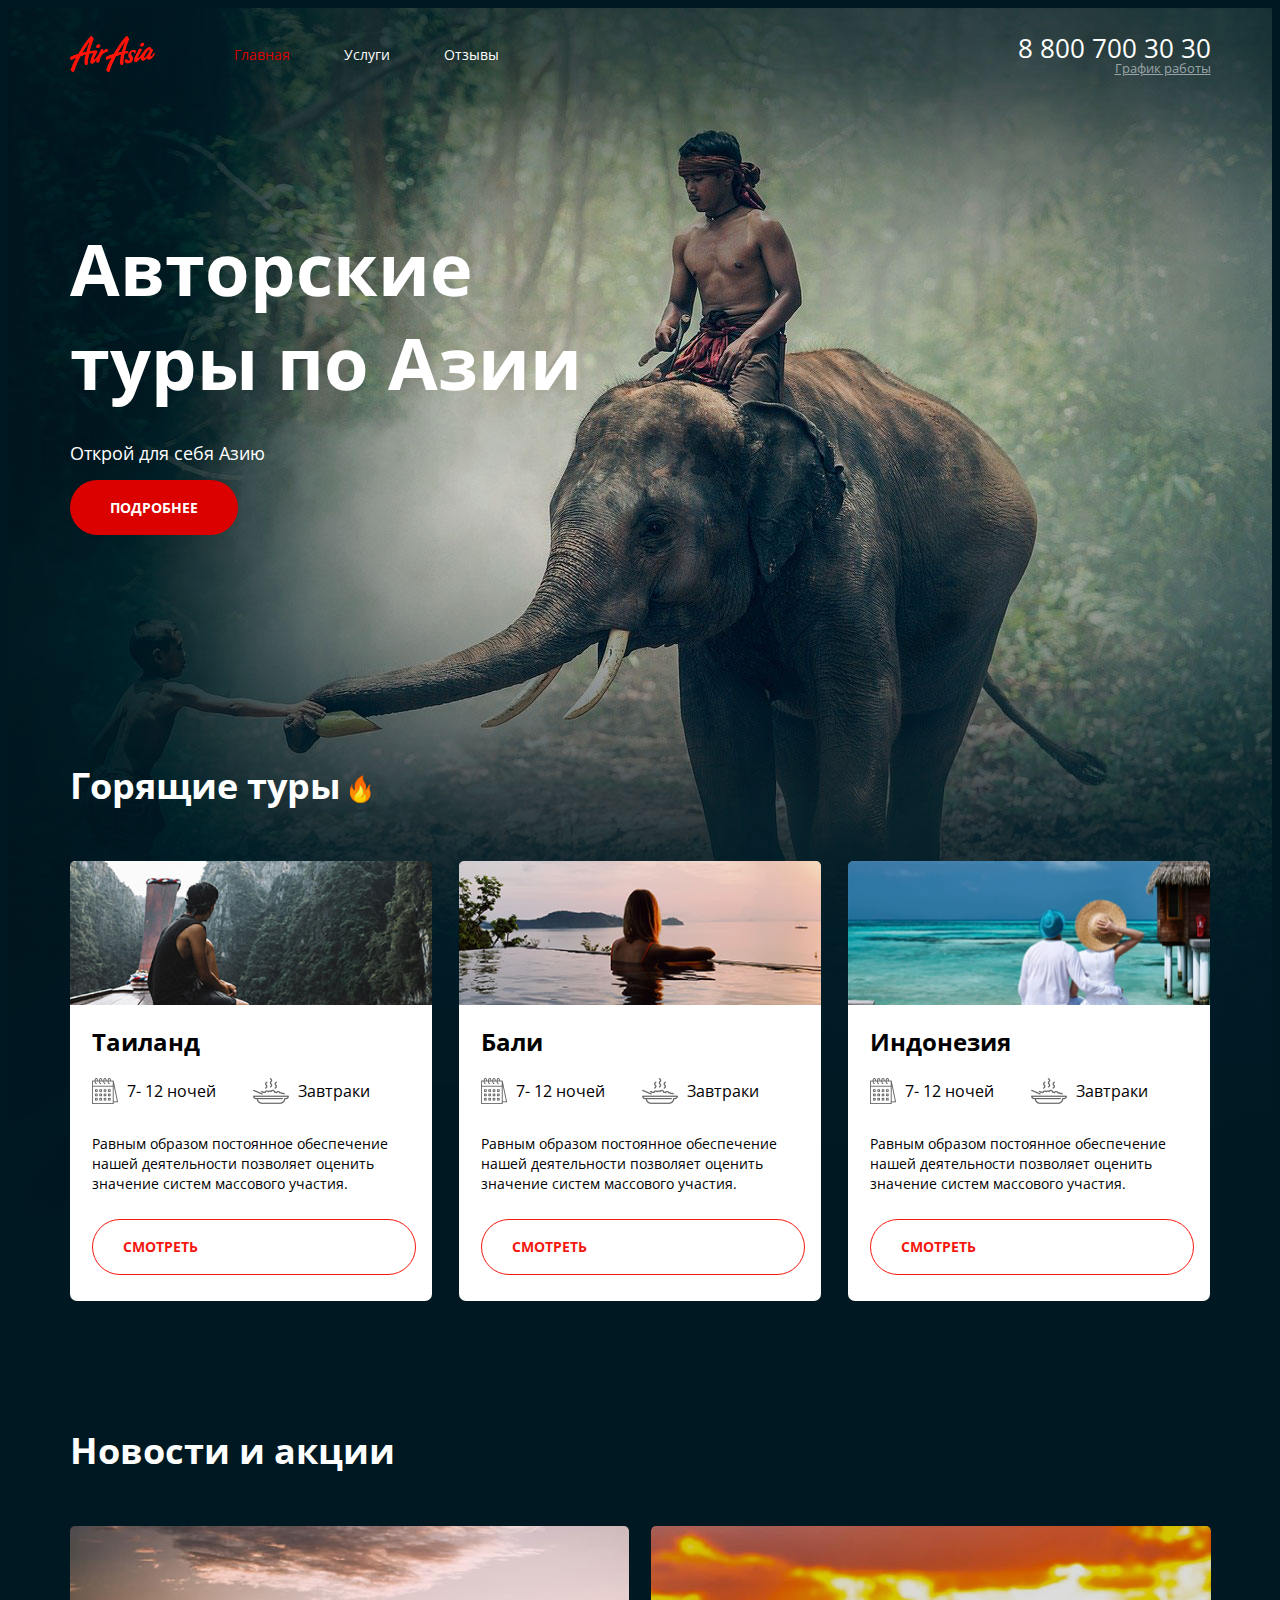
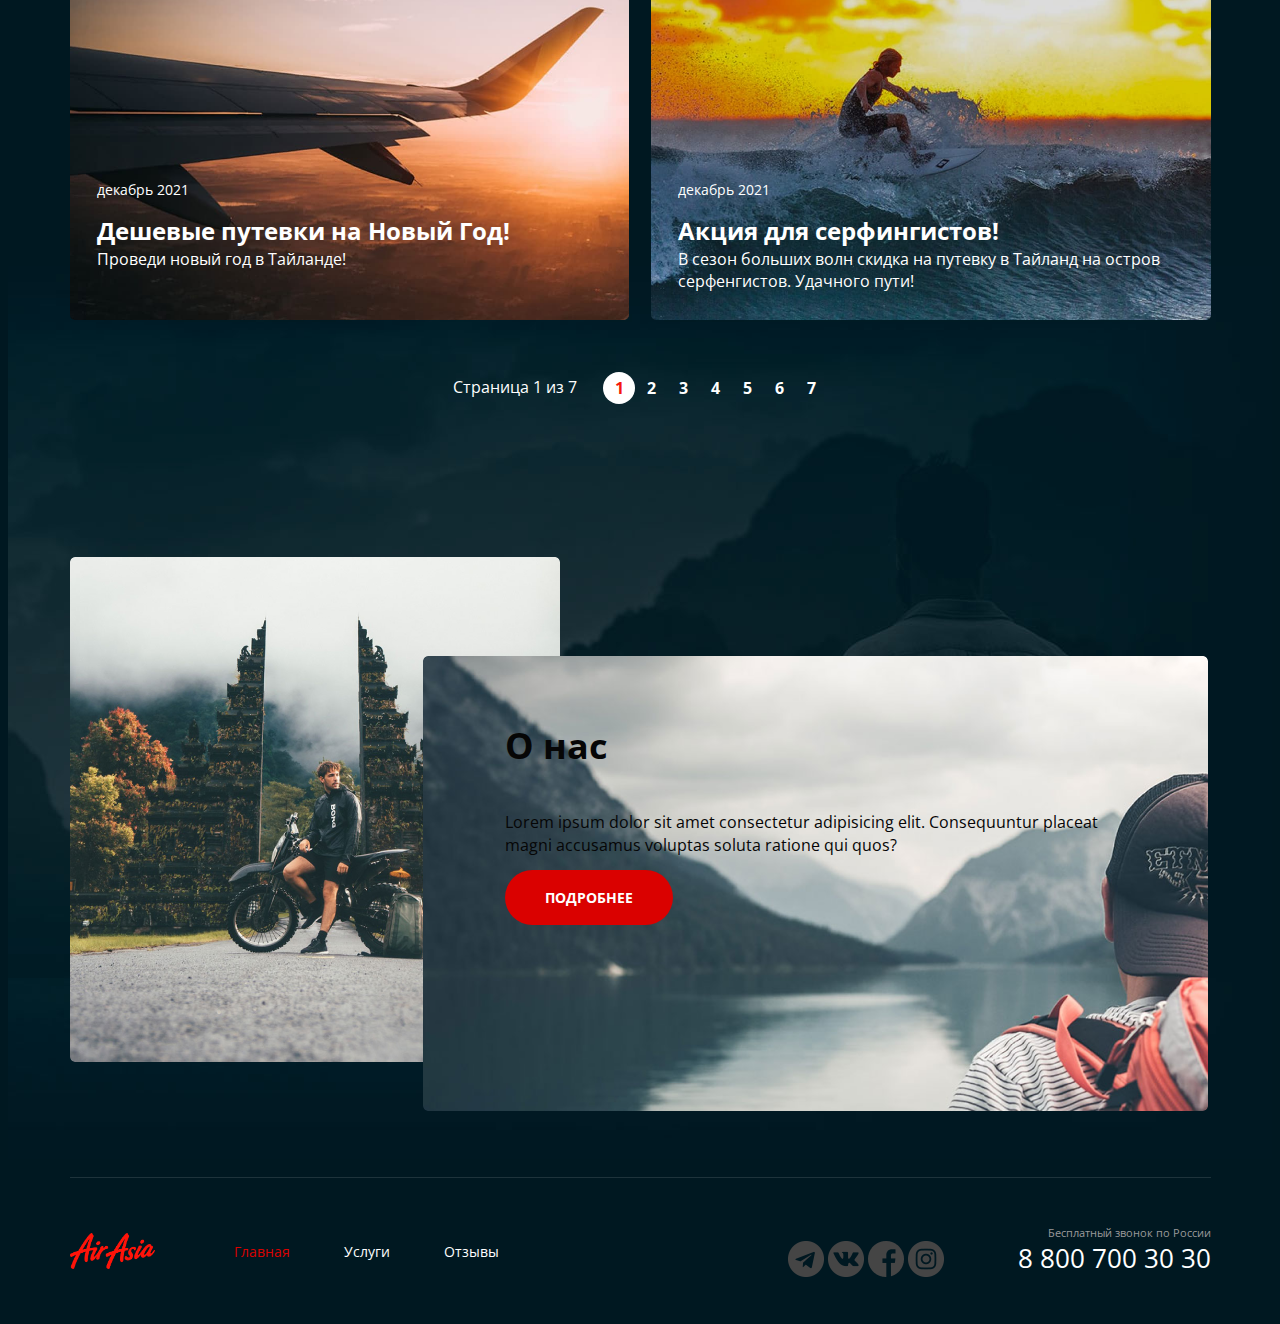
==== index.html @ 9c0e14fd "Add files via upload" ====
<!DOCTYPE html>
<html lang="ru">
<head>
    <meta charset="UTF-8">
    <meta http-equiv="X-UA-Compatible" content="IE=edge">
    <meta name="viewport" content="width=1200, initial-scale=1.0">
    <title>Air-asia | Главная</title>
    <link rel="stylesheet" href="https://necolas.github.io/normalize.css/8.0.1/normalize.css">
    <link href="https://fonts.googleapis.com/css2?family=Open+Sans:ital,wght@0,400;0,700;1,400&display=swap"
        rel="stylesheet">
    <link rel="stylesheet" href="main.css">
</head>
<body>
    <div class="wrapper main-page-wrapper">
        <main class="main__content">
            <section class="hero">
                <div class="container hero__container">
                    <header class="header">
                        <div class="header__column">
                            <a href="#" class="logo-main">
                                <img src="img/content/logos/logo.png" class="logo-main__pic">
                            </a>
                            <nav class="general-menu">
                                <ul class="general-menu__list">
                                    <li class="general-menu__item general-menu__item--active">
                                        <a href="index.html" class="general-menu__link">Главная</a>
                                    </li>
                                    <li class="general-menu__item">
                                        <a href="services.html" class="general-menu__link">Услуги</a>
                                    </li>
                                    <li class="general-menu__item">
                                        <a href="reviews.html" class="general-menu__link">Отзывы</a>
                                    </li>
                                </ul>
                            </nav>
                        </div>
                        <div class="header__column header__column--align--right">
                            <address class="contacts">
                                <a href="tel: +78007003030" class="contacts__phone">8 800 700 30 30</a>
                                <div class="contacts__dropdown">
                                    <div class="contacts__dropdown-title">График работы</div>
                                    <!--<div class="contacts__dropdown-desc">
                                        пн-вс: 09:00 - 20:00
                                    </div>
                                    <div class="contacts__dropdown-desc">
                                        обед: 14:00 - 14:30
                                    </div>-->
                                </div>
                            </address>
                        </div>
                    </header>
                    <div class="hero__content">
                        <h1 class="hero__title">Авторские туры по Азии</h1>
                        <p class="hero__text">Открой для себя Азию</p>
                        <a href="#" class="button">подробнее</a>
                    </div>
                </div>
            </section>
            <section class="tours">
                <div class="container">
                    <h2 class="tours__title tours__title_icon_flame">
                        Горящие туры
                        <img src="img/content/logos/flame.png" alt="" class="tours__title-pic">
                    </h2>
                    <ul class="tours__list">
                        <li class="tours__item tour">
                            <div class="tour__header">
                                <img src="img/content/tours/river.png" alt="" class="tours__item-pic">
                            </div>
                            <div class="tour__card">
                                <h3 class="tour__subtitle">Таиланд</h3>
                                <div class="tour__features">
                                    <span class="tour__feature icon icon_type_calendar">7- 12 ночей</span>
                                    <span class="tour__feature icon icon_type_meal">Завтраки</span>
                                </div>
                                <p class="tour__text">
                                    Равным образом постоянное обеспечение нашей деятельности позволяет оценить значение
                                    систем массового участия.
                                </p>
                                <a href="#" class="button button_type_secondary tour__button">смотреть</a>
                            </div>
                        </li>
                        <li class="tours__item tour">
                            <div class="tour__header">
                                <img src="img/content/tours/pool.jpg" alt="" class="tours__item-pic">
                            </div>
                            <div class="tour__card">
                                <h3 class="tour__subtitle">Бали</h3>
                                <div class="tour__features">
                                    <span class="tour__feature icon icon_type_calendar">7- 12 ночей</span>
                                    <span class="tour__feature icon icon_type_meal">Завтраки</span>
                                </div>
                                <p class="tour__text">
                                    Равным образом постоянное обеспечение нашей деятельности позволяет оценить значение
                                    систем массового участия.
                                </p>
                                <a href="#" class="button button_type_secondary tour__button">смотреть</a>
                            </div>
                        </li>
                        <li class="tours__item tour">
                            <div class="tour__header">
                                <img src="img/content/tours/ocean.jpg" alt="" class="tours__item-pic">
                            </div>
                            <div class="tour__card">
                                <h3 class="tour__subtitle">Индонезия</h3>
                                <div class="tour__features">
                                    <span class="tour__feature icon icon_type_calendar">7- 12 ночей</span>
                                    <span class="tour__feature icon icon_type_meal">Завтраки</span>
                                </div>
                                <p class="tour__text">
                                    Равным образом постоянное обеспечение нашей деятельности позволяет оценить значение
                                    систем массового участия.
                                </p>
                                <a href="#" class="button button_type_secondary tour__button">смотреть</a>
                            </div>
                        </li>
                    </ul>
                </div>
            </section>
            <section class="news">
                <div class="container news__container">
                    <h2 class="news__title">Новости и акции</h2>
                    <ul class="news__list">
                        <li class="news__item news-column news__item--type-trip">
                            <a href="#" class="news__link">
                                <img src="img/content/news/trip.jpg" alt="" class="news__pic">
                                <div class="news-column__text-content">
                                    <div class="news-column__date">Декабрь 2021</div>
                                    <h3 class="news-column__subtitle">Дешевые путевки на Новый Год!</h3>
                                    <div class="news-column__text">Проведи новый год в Тайланде!</div>
                                </div>
                            </a>
                        </li>
                        <li class="news__item news-column news__item--type-surfing">
                            <a href="#" class="news__link">
                                <img src="img/content/news/surfing.jpg" alt="" class="news__pic">
                                <div class="news-column__text-content">
                                    <div class="news-column__date">Декабрь 2021</div>
                                    <h3 class="news-column__subtitle">Акция для серфингистов!</h3>
                                    <div class="news-column__text">
                                        В сезон больших волн скидка на путевку в Тайланд на остров
                                        серфенгистов. Удачного пути!
                                    </div>
                                </div>
                            </a>
                        </li>
                    </ul>
                    <div class="paginator">
                        <div class="paginator__display">Страница 1 из 7</div>
                        <ul class="paginator__list">
                            <li class="paginator__item paginator__item--active">
                                <a href="#" class="paginator__link">1</a>
                            </li>
                            <li class="paginator__item">
                                <a href="#" class="paginator__link">2</a>
                            </li>
                            <li class="paginator__item">
                                <a href="#" class="paginator__link">3</a>
                            </li>
                            <li class="paginator__item">
                                <a href="#" class="paginator__link">4</a>
                            </li>
                            <li class="paginator__item">
                                <a href="#" class="paginator__link">5</a>
                            </li>
                            <li class="paginator__item">
                                <a href="#" class="paginator__link">6</a>
                            </li>
                            <li class="paginator__item">
                                <a href="#" class="paginator__link">7</a>
                            </li>
                        </ul>
                    </div>
                </div>
            </section>
            <section class="about">
                <div class="container about__container">
                    <div class="about__desc">
                        <h2 class="about__title">О нас</h2>
                        <div class="about__text">
                            Lorem ipsum dolor sit amet consectetur adipisicing elit. Consequuntur placeat magni
                            accusamus voluptas soluta ratione qui quos?
                        </div>
                        <a href="#" class="button about_button">подробнее</a>
                    </div>
                </div>
            </section>
        </main>
        <footer class="main-footer">
            <div class="container footer-container__content">
                <div class="footer footer-container__indent">
                    <div class="footer-column">
                        <a href="#" class="logo-main">
                            <img src="img/content/logos/logo.png" class="logo-main__pic">
                        </a>
                        <nav class="general-menu">
                            <ul class="menu__list">
                                <li class="general-menu__item general-menu__item--active">
                                    <a href="index.html" class="general-menu__link">Главная</a>
                                </li>
                                <li class="general-menu__item">
                                    <a href="services.html" class="general-menu__link">Услуги</a>
                                </li>
                                <li class="general-menu__item">
                                    <a href="#" class="general-menu__link">Отзывы</a>
                                </li>
                            </ul>
                        </nav>
                    </div>
                    <div class="footer-column--align--right">
                        <ul class="footer-socials">
                            <li class="footer-socials__item  footer-socials--icon--telegram">
                                <a href="https://web.telegram.org" target="_blank" class="footer-socials__link"></a>
                            </li>
                            <li class="footer-socials__item  footer-socials--icon--vk">
                                <a href="https://vk.com" target="_blank" class="footer-socials__link"></a>
                            </li>
                            <li class="footer-socials__item  footer-socials--icon--facebook">
                                <a href="https://facebook.com" target="_blank" class="footer-socials__link"></a>
                            </li>
                            <li class="footer-socials__item  footer-socials--icon--insta">
                                <a href="https://www.instagram.com/?hl=ru" target="_blank"
                                    class="footer-socials__link"></a>
                            </li>
                        </ul>
                        <address class="contacts">
                            <div class="contacts__desc">Бесплатный звонок по России</div>
                            <a href="tel: +78007003030" class="contacts__phone">8 800 700 30 30</a>
                        </address>
                    </div>
                </div>
            </div>
        </footer>
    </div>
</body>
</html>
---- main.css ----
@import url(/CSS/layout/base.css);
@import url(/CSS/blocks/about.css);
@import url(/CSS/blocks/breadcrumps.css);
@import url(/CSS/blocks/button.css);
@import url(/CSS/blocks/contacts.css);
@import url(/CSS/blocks/footer.css);
@import url(/CSS/blocks/general-menu.css);
@import url(/CSS/blocks/header.css);
@import url(/CSS/blocks/hero.css);
@import url(/CSS/blocks/icon.css);
@import url(/CSS/blocks/logo.css);
@import url(/CSS/blocks/news.css);
@import url(/CSS/blocks/page-title.css);
@import url(/CSS/blocks/paginator.css);
@import url(/CSS/blocks/partners.css);
@import url(/CSS/blocks/service-content.css);
@import url(/CSS/blocks/top.css);
@import url(/CSS/blocks/tours.css);
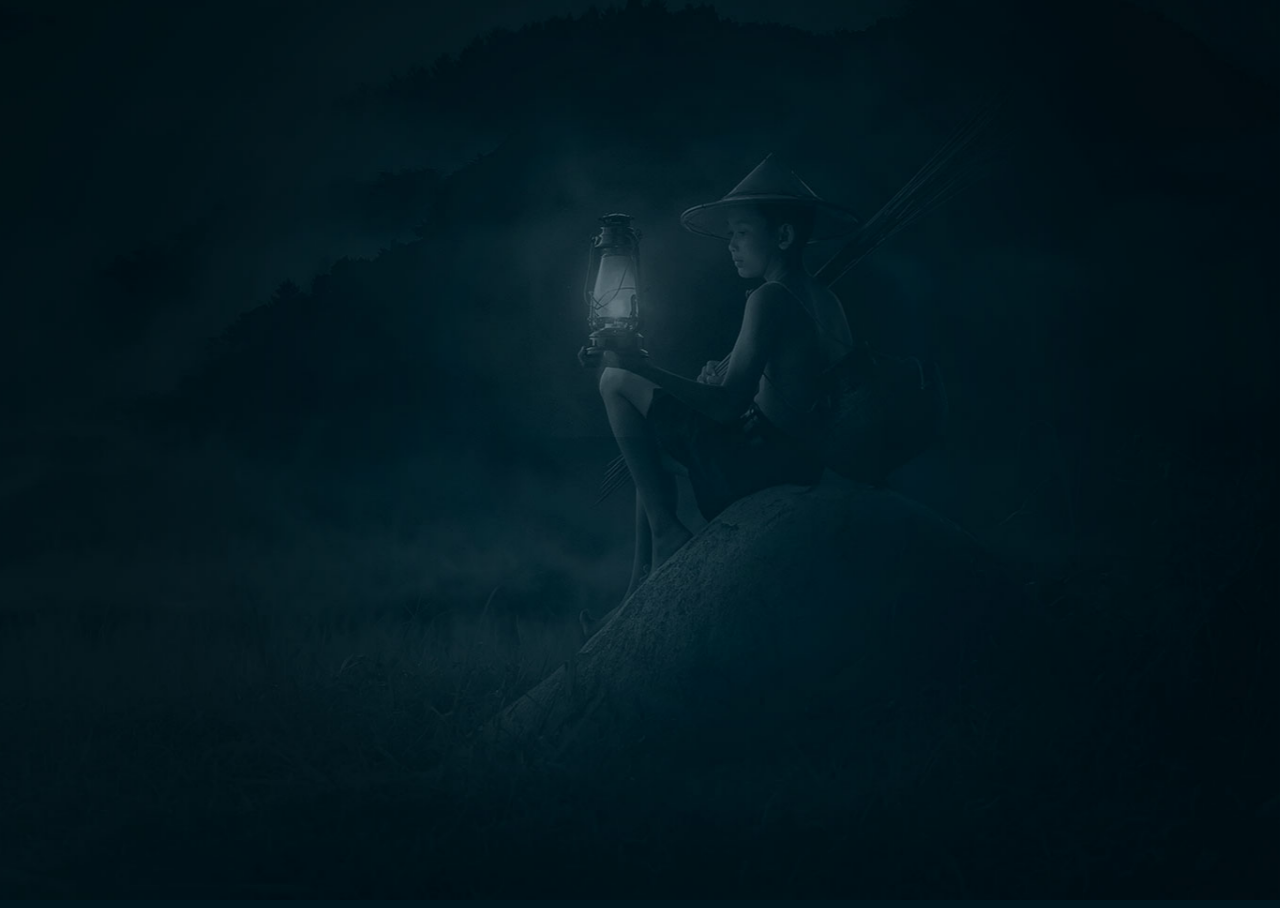
==== commit 41f97f02: "Add files via upload" ====
--- a/index.html
+++ b/index.html
@@ -1,236 +1,26 @@
 <!DOCTYPE html>
 <html lang="ru">
+
 <head>
     <meta charset="UTF-8">
     <meta http-equiv="X-UA-Compatible" content="IE=edge">
     <meta name="viewport" content="width=1200, initial-scale=1.0">
-    <title>Air-asia | Главная</title>
+    <title>Air-asia | Приветственная страница</title>
     <link rel="stylesheet" href="https://necolas.github.io/normalize.css/8.0.1/normalize.css">
     <link href="https://fonts.googleapis.com/css2?family=Open+Sans:ital,wght@0,400;0,700;1,400&display=swap"
         rel="stylesheet">
     <link rel="stylesheet" href="main.css">
 </head>
 <body>
-    <div class="wrapper main-page-wrapper">
-        <main class="main__content">
-            <section class="hero">
-                <div class="container hero__container">
-                    <header class="header">
-                        <div class="header__column">
-                            <a href="#" class="logo-main">
-                                <img src="img/content/logos/logo.png" class="logo-main__pic">
-                            </a>
-                            <nav class="general-menu">
-                                <ul class="general-menu__list">
-                                    <li class="general-menu__item general-menu__item--active">
-                                        <a href="index.html" class="general-menu__link">Главная</a>
-                                    </li>
-                                    <li class="general-menu__item">
-                                        <a href="services.html" class="general-menu__link">Услуги</a>
-                                    </li>
-                                    <li class="general-menu__item">
-                                        <a href="reviews.html" class="general-menu__link">Отзывы</a>
-                                    </li>
-                                </ul>
-                            </nav>
-                        </div>
-                        <div class="header__column header__column--align--right">
-                            <address class="contacts">
-                                <a href="tel: +78007003030" class="contacts__phone">8 800 700 30 30</a>
-                                <div class="contacts__dropdown">
-                                    <div class="contacts__dropdown-title">График работы</div>
-                                    <!--<div class="contacts__dropdown-desc">
-                                        пн-вс: 09:00 - 20:00
-                                    </div>
-                                    <div class="contacts__dropdown-desc">
-                                        обед: 14:00 - 14:30
-                                    </div>-->
-                                </div>
-                            </address>
-                        </div>
-                    </header>
-                    <div class="hero__content">
-                        <h1 class="hero__title">Авторские туры по Азии</h1>
-                        <p class="hero__text">Открой для себя Азию</p>
-                        <a href="#" class="button">подробнее</a>
-                    </div>
-                </div>
-            </section>
-            <section class="tours">
-                <div class="container">
-                    <h2 class="tours__title tours__title_icon_flame">
-                        Горящие туры
-                        <img src="img/content/logos/flame.png" alt="" class="tours__title-pic">
-                    </h2>
-                    <ul class="tours__list">
-                        <li class="tours__item tour">
-                            <div class="tour__header">
-                                <img src="img/content/tours/river.png" alt="" class="tours__item-pic">
-                            </div>
-                            <div class="tour__card">
-                                <h3 class="tour__subtitle">Таиланд</h3>
-                                <div class="tour__features">
-                                    <span class="tour__feature icon icon_type_calendar">7- 12 ночей</span>
-                                    <span class="tour__feature icon icon_type_meal">Завтраки</span>
-                                </div>
-                                <p class="tour__text">
-                                    Равным образом постоянное обеспечение нашей деятельности позволяет оценить значение
-                                    систем массового участия.
-                                </p>
-                                <a href="#" class="button button_type_secondary tour__button">смотреть</a>
-                            </div>
-                        </li>
-                        <li class="tours__item tour">
-                            <div class="tour__header">
-                                <img src="img/content/tours/pool.jpg" alt="" class="tours__item-pic">
-                            </div>
-                            <div class="tour__card">
-                                <h3 class="tour__subtitle">Бали</h3>
-                                <div class="tour__features">
-                                    <span class="tour__feature icon icon_type_calendar">7- 12 ночей</span>
-                                    <span class="tour__feature icon icon_type_meal">Завтраки</span>
-                                </div>
-                                <p class="tour__text">
-                                    Равным образом постоянное обеспечение нашей деятельности позволяет оценить значение
-                                    систем массового участия.
-                                </p>
-                                <a href="#" class="button button_type_secondary tour__button">смотреть</a>
-                            </div>
-                        </li>
-                        <li class="tours__item tour">
-                            <div class="tour__header">
-                                <img src="img/content/tours/ocean.jpg" alt="" class="tours__item-pic">
-                            </div>
-                            <div class="tour__card">
-                                <h3 class="tour__subtitle">Индонезия</h3>
-                                <div class="tour__features">
-                                    <span class="tour__feature icon icon_type_calendar">7- 12 ночей</span>
-                                    <span class="tour__feature icon icon_type_meal">Завтраки</span>
-                                </div>
-                                <p class="tour__text">
-                                    Равным образом постоянное обеспечение нашей деятельности позволяет оценить значение
-                                    систем массового участия.
-                                </p>
-                                <a href="#" class="button button_type_secondary tour__button">смотреть</a>
-                            </div>
-                        </li>
-                    </ul>
-                </div>
-            </section>
-            <section class="news">
-                <div class="container news__container">
-                    <h2 class="news__title">Новости и акции</h2>
-                    <ul class="news__list">
-                        <li class="news__item news-column news__item--type-trip">
-                            <a href="#" class="news__link">
-                                <img src="img/content/news/trip.jpg" alt="" class="news__pic">
-                                <div class="news-column__text-content">
-                                    <div class="news-column__date">Декабрь 2021</div>
-                                    <h3 class="news-column__subtitle">Дешевые путевки на Новый Год!</h3>
-                                    <div class="news-column__text">Проведи новый год в Тайланде!</div>
-                                </div>
-                            </a>
-                        </li>
-                        <li class="news__item news-column news__item--type-surfing">
-                            <a href="#" class="news__link">
-                                <img src="img/content/news/surfing.jpg" alt="" class="news__pic">
-                                <div class="news-column__text-content">
-                                    <div class="news-column__date">Декабрь 2021</div>
-                                    <h3 class="news-column__subtitle">Акция для серфингистов!</h3>
-                                    <div class="news-column__text">
-                                        В сезон больших волн скидка на путевку в Тайланд на остров
-                                        серфенгистов. Удачного пути!
-                                    </div>
-                                </div>
-                            </a>
-                        </li>
-                    </ul>
-                    <div class="paginator">
-                        <div class="paginator__display">Страница 1 из 7</div>
-                        <ul class="paginator__list">
-                            <li class="paginator__item paginator__item--active">
-                                <a href="#" class="paginator__link">1</a>
-                            </li>
-                            <li class="paginator__item">
-                                <a href="#" class="paginator__link">2</a>
-                            </li>
-                            <li class="paginator__item">
-                                <a href="#" class="paginator__link">3</a>
-                            </li>
-                            <li class="paginator__item">
-                                <a href="#" class="paginator__link">4</a>
-                            </li>
-                            <li class="paginator__item">
-                                <a href="#" class="paginator__link">5</a>
-                            </li>
-                            <li class="paginator__item">
-                                <a href="#" class="paginator__link">6</a>
-                            </li>
-                            <li class="paginator__item">
-                                <a href="#" class="paginator__link">7</a>
-                            </li>
-                        </ul>
-                    </div>
-                </div>
-            </section>
-            <section class="about">
-                <div class="container about__container">
-                    <div class="about__desc">
-                        <h2 class="about__title">О нас</h2>
-                        <div class="about__text">
-                            Lorem ipsum dolor sit amet consectetur adipisicing elit. Consequuntur placeat magni
-                            accusamus voluptas soluta ratione qui quos?
-                        </div>
-                        <a href="#" class="button about_button">подробнее</a>
-                    </div>
-                </div>
-            </section>
-        </main>
-        <footer class="main-footer">
-            <div class="container footer-container__content">
-                <div class="footer footer-container__indent">
-                    <div class="footer-column">
-                        <a href="#" class="logo-main">
-                            <img src="img/content/logos/logo.png" class="logo-main__pic">
-                        </a>
-                        <nav class="general-menu">
-                            <ul class="menu__list">
-                                <li class="general-menu__item general-menu__item--active">
-                                    <a href="index.html" class="general-menu__link">Главная</a>
-                                </li>
-                                <li class="general-menu__item">
-                                    <a href="services.html" class="general-menu__link">Услуги</a>
-                                </li>
-                                <li class="general-menu__item">
-                                    <a href="#" class="general-menu__link">Отзывы</a>
-                                </li>
-                            </ul>
-                        </nav>
-                    </div>
-                    <div class="footer-column--align--right">
-                        <ul class="footer-socials">
-                            <li class="footer-socials__item  footer-socials--icon--telegram">
-                                <a href="https://web.telegram.org" target="_blank" class="footer-socials__link"></a>
-                            </li>
-                            <li class="footer-socials__item  footer-socials--icon--vk">
-                                <a href="https://vk.com" target="_blank" class="footer-socials__link"></a>
-                            </li>
-                            <li class="footer-socials__item  footer-socials--icon--facebook">
-                                <a href="https://facebook.com" target="_blank" class="footer-socials__link"></a>
-                            </li>
-                            <li class="footer-socials__item  footer-socials--icon--insta">
-                                <a href="https://www.instagram.com/?hl=ru" target="_blank"
-                                    class="footer-socials__link"></a>
-                            </li>
-                        </ul>
-                        <address class="contacts">
-                            <div class="contacts__desc">Бесплатный звонок по России</div>
-                            <a href="tel: +78007003030" class="contacts__phone">8 800 700 30 30</a>
-                        </address>
-                    </div>
-                </div>
+    <div class="welcome">
+        <div class="welcome__container">
+            <div class="centric centric--asia">
+                <img src="/img/content/logos/logo.png" alt="air-asia logo" class="centric__logo">
+                <p class="centric__text">Открой для себя Азию</p>
+                <a href="index.html" class="button">войти</a>
             </div>
-        </footer>
+        </div>
     </div>
 </body>
+
 </html>--- a/main.css
+++ b/main.css
@@ -1,18 +1,49 @@
-@import url(/CSS/layout/base.css);
-@import url(/CSS/blocks/about.css);
-@import url(/CSS/blocks/breadcrumps.css);
-@import url(/CSS/blocks/button.css);
-@import url(/CSS/blocks/contacts.css);
-@import url(/CSS/blocks/footer.css);
-@import url(/CSS/blocks/general-menu.css);
-@import url(/CSS/blocks/header.css);
-@import url(/CSS/blocks/hero.css);
-@import url(/CSS/blocks/icon.css);
-@import url(/CSS/blocks/logo.css);
-@import url(/CSS/blocks/news.css);
-@import url(/CSS/blocks/page-title.css);
-@import url(/CSS/blocks/paginator.css);
-@import url(/CSS/blocks/partners.css);
-@import url(/CSS/blocks/service-content.css);
-@import url(/CSS/blocks/top.css);
-@import url(/CSS/blocks/tours.css);
+@import url(CSS/layout/base.css);
+@import url(CSS/blocks/about.css);
+@import url(CSS/blocks/breadcrumps.css);
+@import url(CSS/blocks/button.css);
+@import url(CSS/blocks/contacts.css);
+@import url(CSS/blocks/footer.css);
+@import url(CSS/blocks/general-menu.css);
+@import url(CSS/blocks/header.css);
+@import url(CSS/blocks/hero.css);
+@import url(CSS/blocks/icon.css);
+@import url(CSS/blocks/logo.css);
+@import url(CSS/blocks/news.css);
+@import url(CSS/blocks/page-title.css);
+@import url(CSS/blocks/paginator.css);
+@import url(CSS/blocks/partners.css);
+@import url(CSS/blocks/service-content.css);
+@import url(CSS/blocks/top.css);
+@import url(CSS/blocks/tours.css);
+@import url(CSS/blocks/forms.css);
+@import url(CSS/blocks/mark.css);
+@import url(CSS/blocks/section-title.css);
+@import url(CSS/blocks/review.css);
+@import url(CSS/blocks/banner.css);
+@import url(CSS/blocks/welcome.css);
+@keyframes zoom {
+    from {
+        transform:scale(.8)
+    }
+
+    20% {
+        transform: scale(1.25);
+    }
+
+    40% {
+        transform: scale(.8);
+    }       
+    60% {
+        transform: scale(1.2);
+    }
+
+    80% {
+        transform: scale(.9s);
+    }
+
+    to {
+        opacity: 1;
+        transform: scale(1);
+    }
+}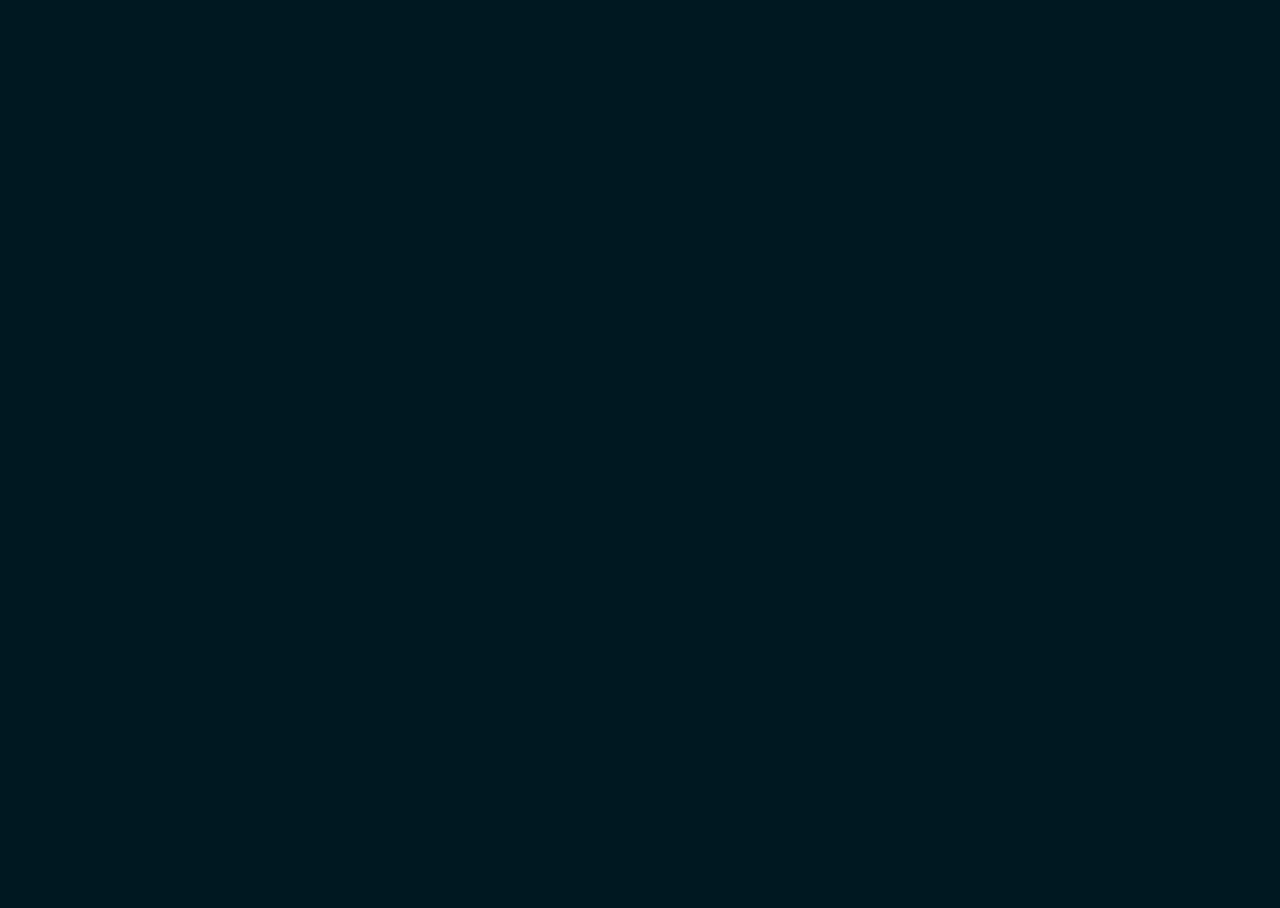
==== commit 0bd85801: "Update index.html" ====
--- a/index.html
+++ b/index.html
@@ -15,12 +15,12 @@
     <div class="welcome">
         <div class="welcome__container">
             <div class="centric centric--asia">
-                <img src="/img/content/logos/logo.png" alt="air-asia logo" class="centric__logo">
+                <img src="img/content/logos/logo.png" alt="air-asia logo" class="centric__logo">
                 <p class="centric__text">Открой для себя Азию</p>
-                <a href="index.html" class="button">войти</a>
+                <a href="main.html" class="button">войти</a>
             </div>
         </div>
     </div>
 </body>
 
-</html>+</html>
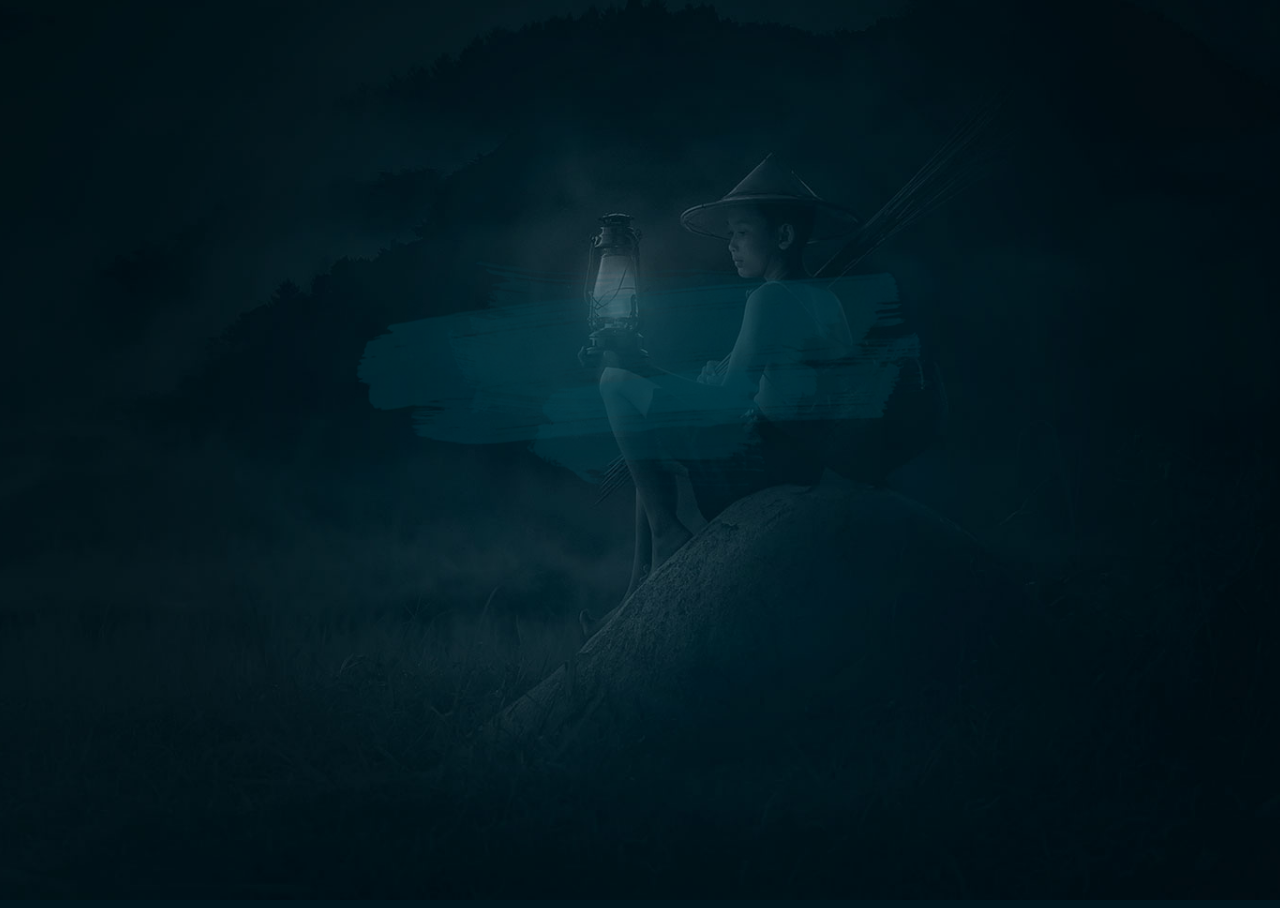
==== commit 3c76354d: "Add files via upload" ====
--- a/index.html
+++ b/index.html
@@ -5,7 +5,7 @@
     <meta charset="UTF-8">
     <meta http-equiv="X-UA-Compatible" content="IE=edge">
     <meta name="viewport" content="width=1200, initial-scale=1.0">
-    <title>Air-asia | Приветственная страница</title>
+    <title>Air-asia | Вход</title>
     <link rel="stylesheet" href="https://necolas.github.io/normalize.css/8.0.1/normalize.css">
     <link href="https://fonts.googleapis.com/css2?family=Open+Sans:ital,wght@0,400;0,700;1,400&display=swap"
         rel="stylesheet">
@@ -15,7 +15,7 @@
     <div class="welcome">
         <div class="welcome__container">
             <div class="centric centric--asia">
-                <img src="img/content/logos/logo.png" alt="air-asia logo" class="centric__logo">
+                <img src="./img/content/logos/logo.png" alt="air-asia logo" class="centric__logo">
                 <p class="centric__text">Открой для себя Азию</p>
                 <a href="main.html" class="button">войти</a>
             </div>
@@ -23,4 +23,4 @@
     </div>
 </body>
 
-</html>
+</html>